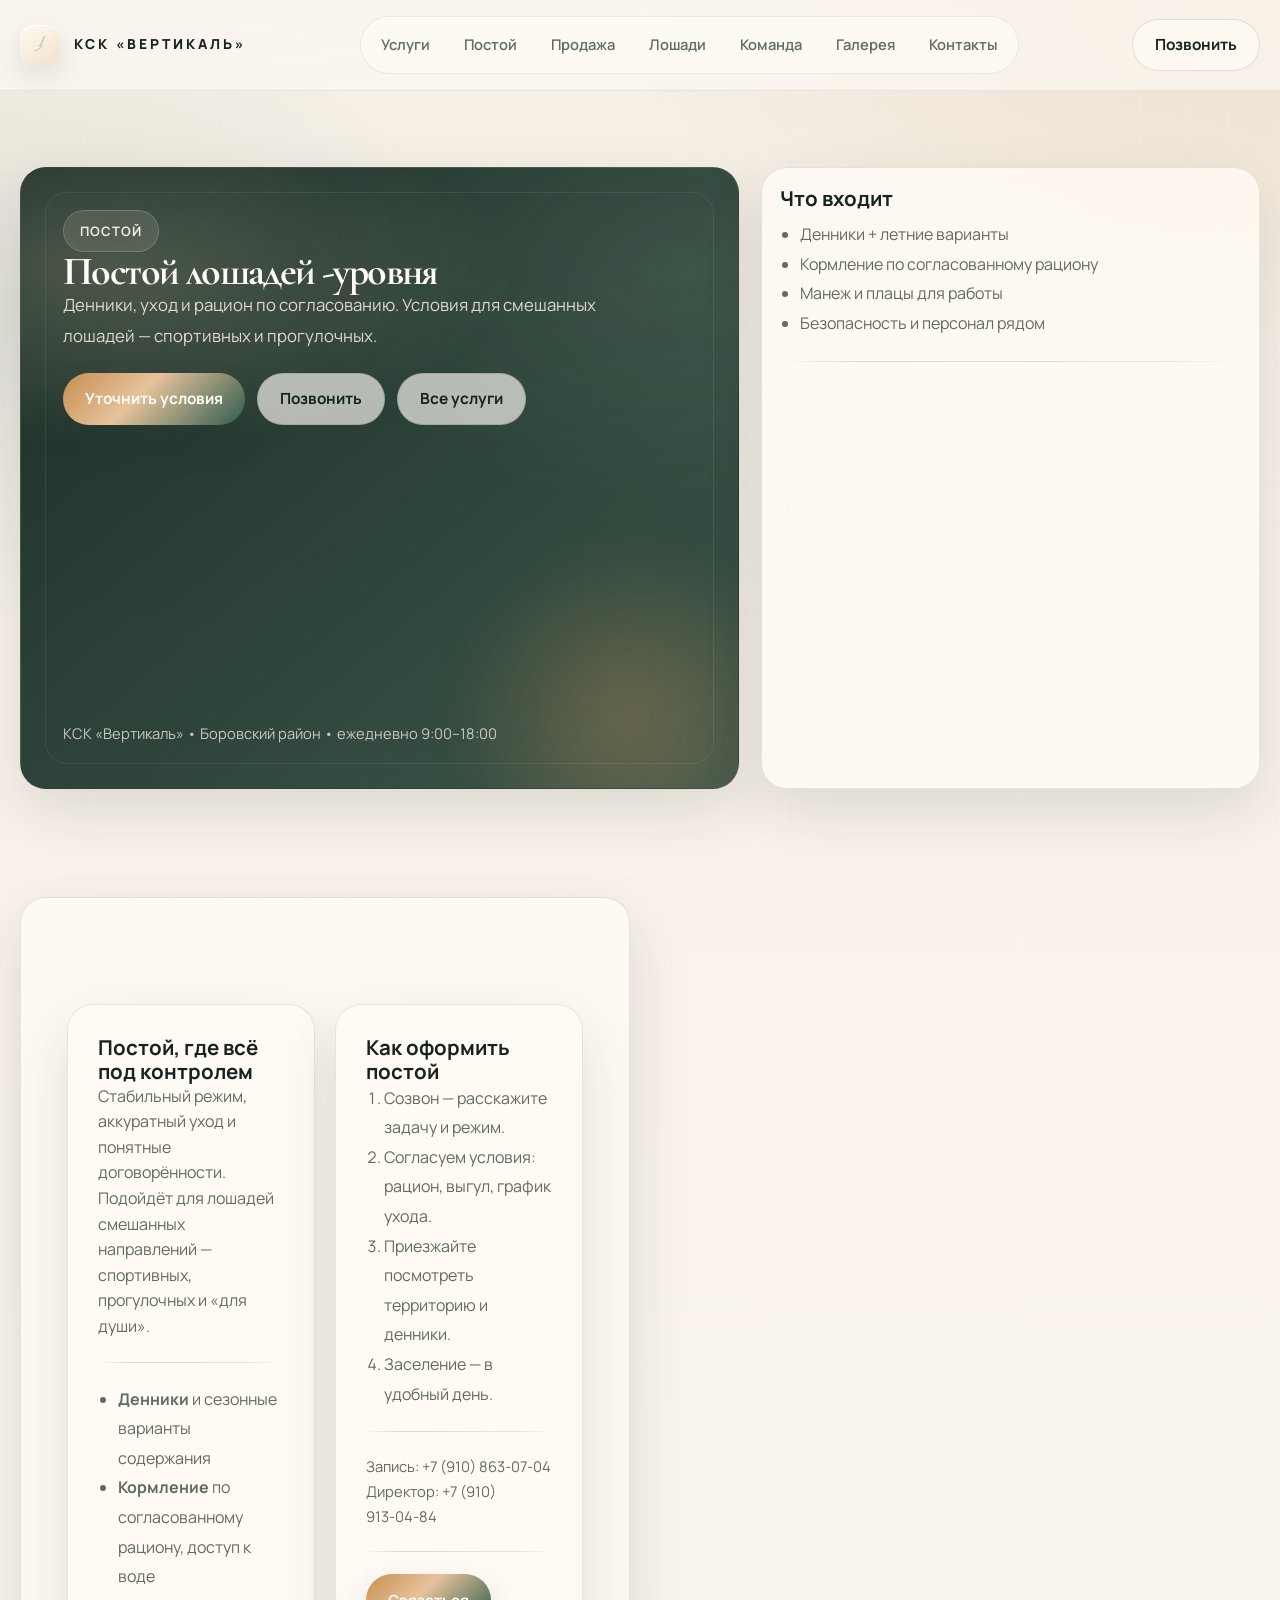
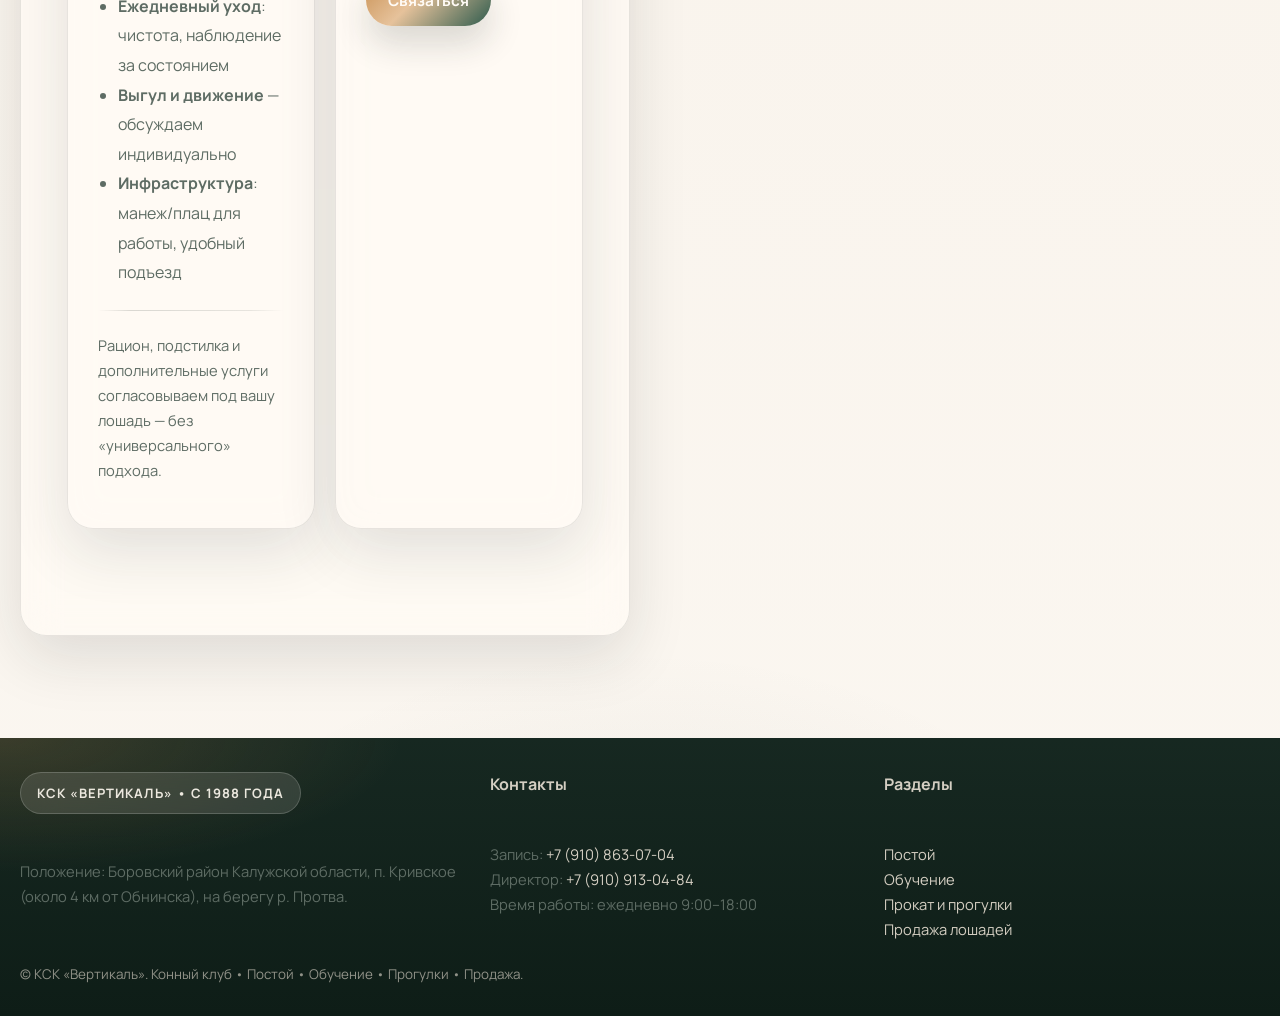
==== services/boarding.html @ f42259d2 "Add files via upload" ====
<!doctype html>
<html lang="ru">
<head>
 <meta charset="utf-8"/>
 <meta name="viewport" content="width=device-width,initial-scale=1"/>
 
<meta http-equiv="Cache-Control" content="no-store, no-cache, must-revalidate, max-age=0">
<meta http-equiv="Pragma" content="no-cache">
<meta http-equiv="Expires" content="0">
<title>Постой лошадей ‑уровня — КСК «Вертикаль»</title>
 <meta name="description" content="Денники, уход и рацион по согласованию. Условия для смешанных лошадей — спортивных и прогулочных."/>
 <meta name="theme-color" content="#0b1210"/>
 <link rel="stylesheet" href="../assets/css/styles.css?v=202602281600"/>
 <link rel="icon" href="../assets/img/logo.svg" type="image/svg+xml">
 <script type="application/ld+json">
 {
 "@context":"https://schema.org",
 "@type":"SportsActivityLocation",
 "name":"КСК «Вертикаль»",
 "description":"Конно-спортивный комплекс: постой, обучение верховой езде, прокат и прогулки, продажа лошадей.",
 "telephone":"+7 910 863-07-04",
 "areaServed":["Обнинск","Калуга","Боровский район"],
 "url":"https://ksk-vertikal.ru/"
 }
 </script>
 <script type="text/javascript">
 (function(m,e,t,r,i,k,a){m[i]=m[i]||function(){(m[i].a=m[i].a||[]).push(arguments)};
 m[i].l=1*new Date();
 for (var j = 0; j < document.scripts.length; j++) {if (document.scripts[j].src === r) {return;}}
 k=e.createElement(t),a=e.getElementsByTagName(t)[0],k.async=1,k.src=r,a.parentNode.insertBefore(k,a)})
 (window, document, "script", "https://mc.yandex.ru/metrika/tag.js", "ym");
 </script>
 <noscript><div><img src="https://mc.yandex.ru/watch/0" style="position:absolute; left:-9999px;" alt=""/></div></noscript>
</head>
<body data-metrika-id="">
<header>
 <div class="container">
 <div class="nav">
 <a class="brand" href="../index.html" aria-label="КСК Вертикаль">
 <img src="../assets/img/logo.svg" alt="" width="34" height="34"/>
 <div>
 <b>КСК «Вертикаль»</b>
 <span></span>
 </div>
 </a>

 <nav class="menu" aria-label="Навигация">
 <a href="../index.html#services">Услуги</a>
 <a href="../index.html#boarding">Постой</a>
 <a href="../index.html#sale">Продажа</a><a href="../horses.html">Лошади</a><a href="../team.html">Команда</a>
 <a href="../index.html#gallery">Галерея</a>
 <a href="../index.html#contacts">Контакты</a>
 </nav>

 <div style="display:flex; gap:10px; align-items:center">
 <a class="cta secondary" href="tel:+79108630704">Позвонить</a>
 
 <button id="burger" class="burger" aria-label="Открыть меню" aria-expanded="false">☰</button>
 </div>
 </div>

 <div id="mobilePanel" class="mobile-panel" aria-label="Мобильное меню">
 <a href="../index.html#services">Услуги</a>
 <a href="../index.html#boarding">Постой</a>
 <a href="../index.html#sale">Продажа</a><a href="../horses.html">Лошади</a><a href="../team.html">Команда</a>
 <a href="../index.html#gallery">Галерея</a>
 <a href="../index.html#contacts">Контакты</a>
 </div>
 </div>
</header>

<main>
 <section class="hero">
 <div class="container">
 <div class="hero-grid">
 <div class="hero-card hero-media reveal">
 <div class="hero-photo" style="background-image:url('../assets/img/old/boarding.jpg');"></div>
 <div class="hero-content">
 <div>
 <div class="badge">Постой</div>
 <div class="h1" style="font-size:40px">Постой лошадей ‑уровня</div>
 <div class="lead">Денники, уход и рацион по согласованию. Условия для смешанных лошадей — спортивных и прогулочных.</div>
 <div class="hero-actions">
 <a class="cta" href="../index.html#lead">Уточнить условия</a>
 <a class="cta secondary" href="tel:+79108630704">Позвонить</a>
 <a class="cta secondary" href="../index.html#services">Все услуги</a>
 </div>
 </div>
 <div class="small">КСК «Вертикаль» • Боровский район • ежедневно 9:00–18:00</div>
 </div>
 </div>
 <div class="hero-card reveal" style="padding:18px">
 <h3 style="margin:0 0 10px">Что входит</h3>
 <ul class="list">
 <li>Денники + летние варианты</li><li>Кормление по согласованному рациону</li><li>Манеж и плацы для работы</li><li>Безопасность и персонал рядом</li>
 </ul>
 <div class="sep"></div>
 
 </div>
 </div>
 </div>
 </section>

 <section class="section">
 <div class="container">
 <div class="split">
 <div class="panel reveal">
 
<section class="section">
  <div class="container">
    <div class="split">
      <div class="panel reveal">
        <h3 style="margin-top:0">Постой, где всё под контролем</h3>
        <p class="p">Стабильный режим, аккуратный уход и понятные договорённости. Подойдёт для лошадей смешанных направлений — спортивных, прогулочных и «для души».</p>
        <div class="sep"></div>
        <ul class="list">
          <li><b>Денники</b> и сезонные варианты содержания</li>
          <li><b>Кормление</b> по согласованному рациону, доступ к воде</li>
          <li><b>Ежедневный уход</b>: чистота, наблюдение за состоянием</li>
          <li><b>Выгул и движение</b> — обсуждаем индивидуально</li>
          <li><b>Инфраструктура</b>: манеж/плац для работы, удобный подъезд</li>
        </ul>
        <div class="sep"></div>
        <p class="small">Рацион, подстилка и дополнительные услуги согласовываем под вашу лошадь — без «универсального» подхода.</p>
      </div>
      <div class="panel reveal">
        <h3 style="margin-top:0">Как оформить постой</h3>
        <ol class="list" style="list-style:decimal; padding-left:18px">
          <li>Созвон — расскажите задачу и режим.</li>
          <li>Согласуем условия: рацион, выгул, график ухода.</li>
          <li>Приезжайте посмотреть территорию и денники.</li>
          <li>Заселение — в удобный день.</li>
        </ol>
        <div class="sep"></div>
        <div class="small">
          Запись: <a href="tel:+79108630704">+7 (910) 863‑07‑04</a><br/>
          Директор: <a href="tel:+79109130484">+7 (910) 913‑04‑84</a>
        </div>
        <div class="sep"></div>
        <a class="cta" href="../index.html#contacts">Связаться</a>
      </div>
    </div>
  </div>
</section>
</main>

<footer>
 <div class="container">
 <div class="fgrid">
 <div>
 <div class="badge">КСК «Вертикаль» • с 1988 года</div>
 <div class="sep"></div>
 <div class="small">
 Положение: Боровский район Калужской области, п. Кривское (около 4 км от Обнинска), на берегу р. Протва.
 </div>
 </div>
 <div>
 <b>Контакты</b>
 <div class="sep"></div>
 <div class="small">
 Запись: <a href="tel:+79108630704">+7 (910) 863‑07‑04</a><br/>
 Директор: <a href="tel:+79109130484">+7 (910) 913‑04‑84</a><br/>
 Время работы: ежедневно 9:00–18:00
 </div>
 </div>
 <div>
 <b>Разделы</b>
 <div class="sep"></div>
 <div class="small">
 <a href="boarding.html">Постой</a><br/>
 <a href="lessons.html">Обучение</a><br/>
 <a href="rent.html">Прокат и прогулки</a><br/>
 <a href="sale.html">Продажа лошадей</a>
 </div>
 </div>
 </div>
 <div class="copy">© КСК «Вертикаль». Конный клуб • Постой • Обучение • Прогулки • Продажа.</div>
 </div>
</footer>

<div id="modal" class="modal" role="dialog" aria-modal="true" aria-label="Просмотр фото">
 <div class="box">
 <div class="top">
 <b id="modalTitle">Фото</b>
 <button id="modalClose" class="close">Закрыть</button>
 </div>
 <div id="modalFrame" class="modal-frame" class="img"></div>
 </div>
</div>

<script src="../assets/js/main.js?v=202602281600"></script>

 <div class="sticky-bar">
 <a class="cta secondary track-call" data-goal="call_click" href="tel:+79108630704">Позвонить</a>
 <a class="cta" data-goal="lead_open" href="../index.html#lead">Оставить заявку</a>
 </div>
</body>
</html>
---- assets/css/styles.css ----
@import url("https://fonts.googleapis.com/css2?family=Cormorant+Garamond:wght@600;700&family=Manrope:wght@400;500;600;700;800&display=swap");

:root{
  --bg: #f5efe6;
  --bg-soft: #fbf7f1;
  --surface: rgba(255, 250, 244, 0.82);
  --surface-strong: #fffaf4;
  --surface-dark: #193128;
  --surface-dark-soft: rgba(25, 49, 40, 0.88);
  --text: #16241f;
  --muted: #5e6c64;
  --muted-light: rgba(247, 241, 232, 0.76);
  --line: rgba(22, 36, 31, 0.1);
  --line-strong: rgba(22, 36, 31, 0.16);
  --accent: #c88f51;
  --accent-soft: #efd7b8;
  --accent-strong: #ad6e34;
  --sage: #75927f;
  --forest: #2e5b4d;
  --forest-deep: #162d25;
  --white: #fffbf6;
  --shadow: 0 22px 60px rgba(22, 36, 31, 0.12);
  --shadow-strong: 0 30px 90px rgba(22, 36, 31, 0.18);
  --radius: 26px;
  --radius-sm: 18px;
  --max: 1240px;
}

*{
  box-sizing: border-box;
}

html{
  scroll-behavior: smooth;
}

body{
  margin: 0;
  font-family: "Manrope", "Segoe UI", sans-serif;
  color: var(--text);
  background:
    radial-gradient(1200px 640px at 100% 0%, rgba(200, 143, 81, 0.16), transparent 56%),
    radial-gradient(920px 580px at 0% 12%, rgba(117, 146, 127, 0.18), transparent 54%),
    radial-gradient(960px 680px at 50% 100%, rgba(22, 45, 37, 0.08), transparent 54%),
    linear-gradient(180deg, var(--bg) 0%, #f8f2ea 32%, var(--bg-soft) 100%);
  line-height: 1.6;
  overflow-x: hidden;
}

body::before{
  content: "";
  position: fixed;
  inset: 0;
  pointer-events: none;
  background:
    linear-gradient(rgba(255, 255, 255, 0.06), rgba(255, 255, 255, 0.06)),
    linear-gradient(90deg, transparent 0, transparent calc(100% - 1px), rgba(22, 36, 31, 0.04) calc(100% - 1px)),
    linear-gradient(transparent 0, transparent calc(100% - 1px), rgba(22, 36, 31, 0.04) calc(100% - 1px));
  background-size: auto, 44px 44px, 44px 44px;
  opacity: 0.22;
  mix-blend-mode: multiply;
}

a{
  color: inherit;
  text-decoration: none;
}

img{
  display: block;
  max-width: 100%;
}

button,
input,
select,
textarea{
  font: inherit;
}

button{
  cursor: pointer;
}

.container{
  width: min(var(--max), calc(100% - 32px));
  margin: 0 auto;
}

.sep{
  height: 1px;
  margin: 22px 0;
  background: linear-gradient(90deg, transparent 0%, var(--line-strong) 18%, var(--line) 82%, transparent 100%);
}

.badge{
  display: inline-flex;
  align-items: center;
  gap: 10px;
  padding: 10px 16px;
  border-radius: 999px;
  border: 1px solid rgba(255, 255, 255, 0.18);
  background: rgba(255, 246, 236, 0.12);
  backdrop-filter: blur(18px);
  color: rgba(255, 249, 241, 0.9);
  font-size: 13px;
  font-weight: 700;
  letter-spacing: 0.08em;
  text-transform: uppercase;
}

.kicker{
  margin-bottom: 10px;
  color: var(--accent-strong);
  font-size: 12px;
  font-weight: 800;
  letter-spacing: 0.22em;
  text-transform: uppercase;
}

.h1,
.h2,
h1,
h2{
  margin: 0;
  font-family: "Cormorant Garamond", Georgia, serif;
  font-weight: 700;
  letter-spacing: -0.04em;
  line-height: 0.95;
}

.h1,
h1{
  font-size: clamp(3.2rem, 6vw, 5.5rem);
}

.h2,
h2{
  font-size: clamp(2.4rem, 4vw, 3.8rem);
}

.h3{
  font-size: 1.25rem;
  font-weight: 700;
}

h3{
  margin: 0;
  font-size: 1.28rem;
  line-height: 1.2;
}

.lead,
.p{
  margin: 0;
  color: var(--muted);
}

.lead{
  max-width: 60ch;
  font-size: 1.05rem;
  line-height: 1.8;
}

.small,
.muted{
  color: var(--muted);
  font-size: 0.92rem;
}

.small{
  line-height: 1.7;
}

.section{
  position: relative;
  padding: 76px 0;
}

.section-head{
  margin-bottom: 28px;
}

header{
  position: sticky;
  top: 0;
  z-index: 40;
  border-bottom: 1px solid rgba(22, 36, 31, 0.08);
  background: rgba(251, 247, 241, 0.72);
  backdrop-filter: blur(22px);
}

body > header.top{
  display: none;
}

.nav,
.topbar{
  display: flex;
  align-items: center;
  justify-content: space-between;
  gap: 16px;
  padding: 16px 0;
}

.brand{
  display: inline-flex;
  align-items: center;
  gap: 14px;
  min-width: 0;
}

.brand img,
.logo{
  width: 40px;
  height: 40px;
  border-radius: 14px;
  flex: 0 0 auto;
}

.brand img{
  padding: 8px;
  background: linear-gradient(145deg, rgba(255, 250, 244, 0.95), rgba(239, 215, 184, 0.68));
  box-shadow: inset 0 1px 0 rgba(255, 255, 255, 0.8), 0 10px 24px rgba(22, 36, 31, 0.1);
}

.logo{
  display: inline-block;
  background:
    radial-gradient(circle at 30% 30%, rgba(255, 250, 244, 0.86), transparent 38%),
    linear-gradient(135deg, var(--accent) 0%, var(--forest) 100%);
  box-shadow: 0 12px 24px rgba(22, 36, 31, 0.14);
}

.brand b{
  display: block;
  margin-bottom: 2px;
  font-size: 0.86rem;
  font-weight: 800;
  letter-spacing: 0.22em;
  text-transform: uppercase;
}

.brand span{
  display: block;
  color: var(--muted);
  font-size: 0.76rem;
}

.menu{
  display: inline-flex;
  align-items: center;
  gap: 6px;
  padding: 6px;
  border: 1px solid rgba(22, 36, 31, 0.08);
  border-radius: 999px;
  background: rgba(255, 252, 247, 0.58);
  box-shadow: inset 0 1px 0 rgba(255, 255, 255, 0.6);
}

.menu a,
.topbar .nav a{
  position: relative;
  padding: 10px 14px;
  border-radius: 999px;
  color: var(--muted);
  font-size: 0.92rem;
  font-weight: 600;
  transition: color 0.25s ease, background 0.25s ease, transform 0.25s ease;
}

.menu a:hover,
.menu a.active,
.topbar .nav a:hover,
.topbar .nav a.active{
  color: var(--text);
  background: rgba(255, 250, 244, 0.92);
  transform: translateY(-1px);
}

.cta,
.btn-primary,
button[type="submit"]{
  display: inline-flex;
  align-items: center;
  justify-content: center;
  gap: 10px;
  min-height: 52px;
  padding: 0 22px;
  border: 0;
  border-radius: 999px;
  background: linear-gradient(135deg, var(--accent) 0%, #e6c29b 42%, var(--forest) 100%);
  color: var(--white);
  font-size: 0.96rem;
  font-weight: 700;
  line-height: 1;
  box-shadow: 0 18px 34px rgba(22, 36, 31, 0.16);
  transition: transform 0.25s ease, box-shadow 0.25s ease, filter 0.25s ease;
}

.cta:hover,
.btn-primary:hover,
button[type="submit"]:hover{
  transform: translateY(-2px);
  box-shadow: 0 24px 40px rgba(22, 36, 31, 0.2);
  filter: saturate(1.05);
}

.cta.secondary,
.btn-secondary{
  background: rgba(255, 250, 244, 0.66);
  color: var(--text);
  border: 1px solid rgba(22, 36, 31, 0.12);
  box-shadow: none;
}

.cta.secondary:hover,
.btn-secondary:hover{
  box-shadow: 0 16px 28px rgba(22, 36, 31, 0.1);
}

.cta.small{
  min-height: 44px;
  padding: 0 16px;
  font-size: 0.88rem;
}

.burger{
  display: none;
  align-items: center;
  justify-content: center;
  width: 48px;
  height: 48px;
  border: 1px solid rgba(22, 36, 31, 0.12);
  border-radius: 16px;
  background: rgba(255, 250, 244, 0.66);
  color: var(--text);
  font-size: 1.15rem;
}

.mobile-panel{
  display: none;
  padding: 0 0 16px;
}

.mobile-panel.in{
  display: grid;
  gap: 8px;
}

.mobile-panel a{
  padding: 14px 16px;
  border: 1px solid rgba(22, 36, 31, 0.08);
  border-radius: 18px;
  background: rgba(255, 250, 244, 0.72);
  color: var(--text);
}

.hero{
  padding: 76px 0 32px;
}

.hero--compact{
  padding: 56px 0 10px;
}

.hero-grid{
  display: grid;
  grid-template-columns: minmax(0, 1.18fr) minmax(320px, 0.82fr);
  gap: 22px;
  align-items: stretch;
}

.hero-card,
.panel,
.quote,
.card,
.horse-card,
.stat,
.faq-item{
  border: 1px solid var(--line);
  border-radius: var(--radius);
  background: var(--surface);
  box-shadow: var(--shadow);
  backdrop-filter: blur(18px);
}

.hero-card{
  overflow: hidden;
  position: relative;
}

.hero-media{
  min-height: 620px;
  color: var(--white);
  background:
    radial-gradient(720px 320px at 12% 16%, rgba(239, 215, 184, 0.22), transparent 56%),
    radial-gradient(680px 420px at 92% 16%, rgba(117, 146, 127, 0.2), transparent 56%),
    linear-gradient(140deg, rgba(14, 30, 24, 0.92), rgba(24, 54, 43, 0.72));
}

.hero-media::before{
  content: "";
  position: absolute;
  inset: auto -10% -18% auto;
  width: 360px;
  height: 360px;
  border-radius: 50%;
  background: radial-gradient(circle, rgba(200, 143, 81, 0.34) 0%, transparent 68%);
  filter: blur(22px);
  animation: floatGlow 10s ease-in-out infinite;
}

.hero-media::after{
  content: "";
  position: absolute;
  inset: 24px;
  border-radius: calc(var(--radius) - 4px);
  border: 1px solid rgba(255, 255, 255, 0.08);
  pointer-events: none;
}

.hero-photo{
  position: absolute;
  inset: 0;
  background-size: cover;
  background-position: center;
  opacity: 0.42;
  mix-blend-mode: screen;
  filter: saturate(1.08) contrast(1.02);
}

.hero-content{
  position: relative;
  z-index: 1;
  min-height: inherit;
  padding: 42px;
  display: flex;
  flex-direction: column;
  justify-content: space-between;
  gap: 24px;
}

.hero .lead{
  color: rgba(255, 244, 231, 0.84);
}

.hero .small{
  color: var(--muted-light);
}

.hero-actions,
.actions{
  display: flex;
  flex-wrap: wrap;
  gap: 12px;
  margin-top: 22px;
}

.hero-points{
  height: 100%;
  display: grid;
  gap: 14px;
  padding: 18px;
  background:
    radial-gradient(500px 240px at 85% 0%, rgba(239, 215, 184, 0.26), transparent 60%),
    linear-gradient(180deg, rgba(255, 252, 247, 0.7), rgba(246, 239, 230, 0.92));
}

.point{
  padding: 18px;
  border: 1px solid rgba(22, 36, 31, 0.08);
  border-radius: 22px;
  background: rgba(255, 250, 244, 0.74);
}

.point b{
  display: block;
  margin-bottom: 8px;
  font-size: 1rem;
}

.point span{
  display: block;
  color: var(--muted);
  font-size: 0.95rem;
  line-height: 1.7;
}

.marquee{
  border-top: 1px solid rgba(22, 36, 31, 0.08);
  border-bottom: 1px solid rgba(22, 36, 31, 0.08);
  background: rgba(255, 252, 247, 0.56);
  overflow: hidden;
}

.track{
  display: flex;
  align-items: center;
  gap: 18px;
  width: max-content;
  min-width: 100%;
  padding: 16px 0;
  animation: marquee 30s linear infinite;
}

.pill{
  display: inline-flex;
  align-items: center;
  gap: 10px;
  padding: 10px 16px;
  border: 1px solid rgba(22, 36, 31, 0.08);
  border-radius: 999px;
  background: rgba(255, 250, 244, 0.84);
  white-space: nowrap;
}

.dot{
  width: 10px;
  height: 10px;
  border-radius: 50%;
  background: linear-gradient(135deg, var(--accent), var(--forest));
  box-shadow: 0 0 0 4px rgba(200, 143, 81, 0.12);
}

.stats{
  padding: 26px 0 12px;
}

.stats-grid{
  display: grid;
  grid-template-columns: repeat(4, minmax(0, 1fr));
  gap: 16px;
}

.stat{
  position: relative;
  overflow: hidden;
  padding: 24px 22px;
}

.stat::before{
  content: "";
  position: absolute;
  inset: auto -40px -80px auto;
  width: 180px;
  height: 180px;
  border-radius: 50%;
  background: radial-gradient(circle, rgba(200, 143, 81, 0.24) 0%, transparent 66%);
}

.stat > *{
  position: relative;
  z-index: 1;
}

.stat .n{
  font-size: clamp(2.1rem, 5vw, 3rem);
  font-weight: 800;
  line-height: 1;
}

.stat .t{
  margin-top: 8px;
  color: var(--muted);
  font-size: 0.95rem;
}

.grid-3,
.grid.cards,
.cards-grid,
.horses-grid{
  display: grid;
  grid-template-columns: repeat(3, minmax(0, 1fr));
  gap: 18px;
}

.grid.two{
  display: grid;
  grid-template-columns: minmax(0, 1.08fr) minmax(320px, 0.92fr);
  gap: 20px;
}

.split,
.faq-grid{
  display: grid;
  grid-template-columns: repeat(2, minmax(0, 1fr));
  gap: 20px;
  align-items: stretch;
}

.card{
  overflow: hidden;
  transition: transform 0.3s ease, box-shadow 0.3s ease, border-color 0.3s ease;
}

.card-wide{
  grid-column: 1 / -1;
}

.card:hover,
.horse-card:hover{
  transform: translateY(-6px);
  box-shadow: var(--shadow-strong);
  border-color: rgba(200, 143, 81, 0.22);
}

.card .thumb,
.card .media,
.horse-media,
.cover{
  position: relative;
  min-height: 220px;
  background-size: cover;
  background-position: center;
  background-color: rgba(239, 215, 184, 0.5);
}

.card .thumb{
  overflow: hidden;
}

.card .thumb::before,
.card .media::before,
.horse-media::before,
.cover::before{
  content: "";
  position: absolute;
  inset: 0;
  background:
    linear-gradient(180deg, rgba(22, 36, 31, 0) 0%, rgba(22, 36, 31, 0.4) 100%),
    radial-gradient(520px 200px at 20% 20%, rgba(255, 248, 238, 0.2), transparent 52%);
}

.card .thumb .img,
.gitem .img,
.gthumb{
  position: absolute;
  inset: 0;
  background-size: cover;
  background-position: center;
  transition: transform 0.6s ease, filter 0.4s ease;
}

.card:hover .thumb .img,
.gitem:hover .img,
.gitem:hover .gthumb{
  transform: scale(1.05);
}

.card .body,
.horse-body{
  padding: 22px;
}

.card h3{
  margin-bottom: 10px;
}

.card p{
  margin: 0;
  color: var(--muted);
}

.card .meta{
  margin-top: 16px;
  display: flex;
  flex-wrap: wrap;
  gap: 10px;
  color: var(--muted);
  font-size: 0.84rem;
}

.panel,
.quote{
  padding: 30px;
}

.quote{
  position: relative;
  overflow: hidden;
  background:
    radial-gradient(620px 240px at 100% 0%, rgba(239, 215, 184, 0.22), transparent 58%),
    linear-gradient(140deg, rgba(26, 48, 39, 0.98), rgba(22, 45, 37, 0.88));
  color: var(--white);
}

.quote::before{
  content: "“";
  position: absolute;
  right: 26px;
  top: 10px;
  font-family: "Cormorant Garamond", Georgia, serif;
  font-size: 9rem;
  line-height: 1;
  color: rgba(255, 247, 235, 0.08);
}

.quote p{
  position: relative;
  z-index: 1;
  margin: 0;
  color: rgba(255, 245, 236, 0.86);
  font-size: 1.02rem;
  line-height: 1.9;
}

.quote b{
  position: relative;
  z-index: 1;
  display: inline-block;
  margin-top: 18px;
  color: var(--white);
  font-size: 0.95rem;
  letter-spacing: 0.1em;
  text-transform: uppercase;
}

.list{
  margin: 0;
  padding-left: 20px;
  color: var(--muted);
  line-height: 1.85;
}

.gallery{
  display: grid;
  grid-template-columns: 1.4fr 1fr 1fr;
  grid-auto-rows: 220px;
  gap: 18px;
  margin-top: 28px;
}

.gallery .gitem:first-child{
  grid-row: span 2;
}

.gitem{
  position: relative;
  overflow: hidden;
  min-height: 220px;
  border: 1px solid var(--line);
  border-radius: var(--radius);
  background: var(--surface);
  box-shadow: var(--shadow);
  cursor: pointer;
}

.gitem::before{
  content: "";
  position: absolute;
  inset: 0;
  z-index: 1;
  background:
    linear-gradient(180deg, rgba(22, 36, 31, 0.02) 0%, rgba(22, 36, 31, 0.7) 100%),
    radial-gradient(460px 180px at 18% 18%, rgba(255, 247, 235, 0.18), transparent 56%);
}

.gitem big{
  position: absolute;
  left: 18px;
  right: 18px;
  bottom: 18px;
  z-index: 2;
  color: var(--white);
  font-size: 1rem;
  font-weight: 700;
  line-height: 1.4;
}

.form{
  display: grid;
  gap: 14px;
  margin-top: 20px;
}

.input,
input,
select,
textarea{
  width: 100%;
  min-height: 56px;
  padding: 0 18px;
  border: 1px solid rgba(22, 36, 31, 0.12);
  border-radius: 18px;
  background: rgba(255, 252, 248, 0.92);
  color: var(--text);
  outline: none;
  box-shadow: inset 0 1px 0 rgba(255, 255, 255, 0.84);
  transition: border-color 0.22s ease, box-shadow 0.22s ease, transform 0.22s ease;
}

textarea,
textarea.input{
  min-height: 136px;
  padding: 16px 18px;
  resize: vertical;
}

.input:focus,
input:focus,
select:focus,
textarea:focus{
  border-color: rgba(200, 143, 81, 0.5);
  box-shadow: 0 0 0 4px rgba(200, 143, 81, 0.12);
}

input::placeholder,
textarea::placeholder{
  color: rgba(94, 108, 100, 0.76);
}

.form-status{
  display: none;
  padding: 14px 16px;
  border: 1px solid rgba(22, 36, 31, 0.1);
  border-radius: 18px;
  background: rgba(255, 252, 248, 0.76);
}

.form-status.ok{
  color: #165534;
  background: rgba(117, 146, 127, 0.14);
  border-color: rgba(117, 146, 127, 0.28);
}

.form-status.bad{
  color: #8b2c25;
  background: rgba(194, 74, 58, 0.08);
  border-color: rgba(194, 74, 58, 0.18);
}

.filters{
  display: flex;
  flex-wrap: wrap;
  gap: 10px;
  margin-top: 18px;
}

.chip{
  display: inline-flex;
  align-items: center;
  justify-content: center;
  min-height: 44px;
  padding: 0 16px;
  border: 1px solid rgba(22, 36, 31, 0.1);
  border-radius: 999px;
  background: rgba(255, 250, 244, 0.82);
  color: var(--text);
  font-weight: 600;
}

.chip.is-active{
  background: linear-gradient(135deg, rgba(200, 143, 81, 0.18), rgba(46, 91, 77, 0.18));
  border-color: rgba(200, 143, 81, 0.24);
}

.horse-card{
  overflow: hidden;
}

.horse-top{
  display: flex;
  justify-content: space-between;
  gap: 12px;
  align-items: flex-start;
}

.horse-price,
.tag{
  display: inline-flex;
  align-items: center;
  min-height: 34px;
  padding: 0 12px;
  border-radius: 999px;
  border: 1px solid rgba(22, 36, 31, 0.1);
  background: rgba(239, 215, 184, 0.34);
  font-size: 0.84rem;
  font-weight: 700;
}

.horse-desc{
  margin: 12px 0;
  color: var(--muted);
}

.horse-meta,
.horse-tags,
.horse-actions,
.tags{
  display: flex;
  flex-wrap: wrap;
  gap: 10px;
}

.horse-meta{
  color: var(--muted);
  font-size: 0.9rem;
}

.horse-actions{
  margin-top: 18px;
}

.cover{
  min-height: 360px;
  border-radius: calc(var(--radius) - 4px);
}

.spec{
  list-style: none;
  padding: 0;
  margin: 18px 0;
  display: grid;
  gap: 10px;
}

.spec li{
  display: flex;
  justify-content: space-between;
  gap: 16px;
  padding: 14px 16px;
  border: 1px solid rgba(22, 36, 31, 0.08);
  border-radius: 18px;
  background: rgba(255, 252, 248, 0.72);
}

.spec li span{
  color: var(--muted);
}

.faq{
  display: grid;
  gap: 14px;
}

.faq-item{
  overflow: hidden;
}

.faq-q,
.faq-item summary{
  width: 100%;
  padding: 18px 20px;
  border: 0;
  background: transparent;
  color: var(--text);
  display: flex;
  align-items: center;
  justify-content: space-between;
  gap: 14px;
  font-weight: 700;
  text-align: left;
  list-style: none;
}

.faq-item summary{
  cursor: pointer;
}

.faq-item summary::-webkit-details-marker{
  display: none;
}

.faq-q i{
  display: inline-flex;
  align-items: center;
  justify-content: center;
  width: 30px;
  height: 30px;
  border: 1px solid rgba(22, 36, 31, 0.1);
  border-radius: 12px;
  background: rgba(255, 250, 244, 0.72);
  font-style: normal;
  transition: transform 0.22s ease;
}

.faq-a{
  max-height: 0;
  overflow: hidden;
  border-top: 1px solid rgba(22, 36, 31, 0.08);
  transition: max-height 0.3s ease;
}

.faq-a .inner,
.faq-item p{
  margin: 0;
  padding: 0 20px 18px;
  color: var(--muted);
  line-height: 1.75;
}

.faq-item.open .faq-q i{
  transform: rotate(45deg);
}

.faq-item.open .faq-a{
  max-height: 240px;
}

.faq-item[open] p{
  padding-top: 0;
}

footer,
.footer{
  margin-top: 26px;
  padding: 34px 0 30px;
  background:
    radial-gradient(720px 240px at 0% 0%, rgba(200, 143, 81, 0.2), transparent 56%),
    linear-gradient(180deg, rgba(18, 36, 29, 0.98), rgba(14, 29, 23, 1));
  color: rgba(255, 244, 231, 0.82);
}

.fgrid,
.footer-grid{
  display: grid;
  grid-template-columns: 1.2fr 1fr 1fr;
  gap: 18px;
}

.footer-links,
.footer-cta{
  display: grid;
  gap: 10px;
}

.brandline{
  font-family: "Cormorant Garamond", Georgia, serif;
  font-size: 1.8rem;
  font-weight: 700;
  color: var(--white);
}

footer a,
.footer a{
  color: rgba(255, 244, 231, 0.82);
}

footer a:hover,
.footer a:hover{
  color: var(--white);
}

.copy{
  margin-top: 22px;
  font-size: 0.84rem;
  color: rgba(255, 244, 231, 0.54);
}

.modal{
  position: fixed;
  inset: 0;
  display: none;
  align-items: center;
  justify-content: center;
  padding: 24px;
  background: rgba(11, 21, 17, 0.72);
  backdrop-filter: blur(14px);
  z-index: 120;
}

.modal.in{
  display: flex;
}

.modal .box,
.modal-card{
  width: min(1100px, 100%);
  overflow: hidden;
  border: 1px solid rgba(255, 255, 255, 0.12);
  border-radius: 28px;
  background: rgba(18, 36, 29, 0.95);
  box-shadow: var(--shadow-strong);
}

.modal .top,
.modal-top{
  display: flex;
  align-items: center;
  justify-content: space-between;
  gap: 16px;
  padding: 16px 18px;
  color: var(--white);
  border-bottom: 1px solid rgba(255, 255, 255, 0.08);
}

.close,
.modal-close{
  display: inline-flex;
  align-items: center;
  justify-content: center;
  min-width: 46px;
  min-height: 46px;
  padding: 0 14px;
  border: 1px solid rgba(255, 255, 255, 0.12);
  border-radius: 14px;
  background: rgba(255, 255, 255, 0.08);
  color: var(--white);
}

.modal-frame,
.modal-img{
  width: 100%;
  min-height: min(72vh, 720px);
  background-size: cover;
  background-position: center;
}

.modal-frame iframe{
  width: 100%;
  height: min(72vh, 720px);
  border: 0;
}

.sticky-cta,
.sticky-bar{
  position: fixed;
  left: 12px;
  right: 12px;
  bottom: 12px;
  z-index: 50;
  display: none;
}

.sticky-cta .bar{
  display: flex;
}

.sticky-cta .bar,
.sticky-bar{
  gap: 10px;
  padding: 10px;
  border: 1px solid rgba(22, 36, 31, 0.1);
  border-radius: 22px;
  background: rgba(255, 250, 244, 0.88);
  backdrop-filter: blur(18px);
  box-shadow: 0 22px 50px rgba(22, 36, 31, 0.16);
}

.sticky-cta a,
.sticky-bar a{
  flex: 1;
}

.reveal{
  opacity: 0;
  transform: translateY(20px);
  transition: opacity 0.7s ease, transform 0.7s ease;
}

.reveal.in{
  opacity: 1;
  transform: none;
}

@keyframes floatGlow{
  0%,
  100%{
    transform: translate3d(0, 0, 0) scale(1);
  }
  50%{
    transform: translate3d(-20px, 14px, 0) scale(1.04);
  }
}

@keyframes marquee{
  from{
    transform: translateX(0);
  }
  to{
    transform: translateX(-50%);
  }
}

@media (max-width: 1120px){
  .hero-grid,
  .split,
  .faq-grid,
  .grid.two{
    grid-template-columns: 1fr;
  }

  .hero-media{
    min-height: 560px;
  }

  .grid-3,
  .grid.cards,
  .cards-grid,
  .horses-grid{
    grid-template-columns: repeat(2, minmax(0, 1fr));
  }

  .gallery{
    grid-template-columns: repeat(2, minmax(0, 1fr));
  }

  .gallery .gitem:first-child{
    grid-row: span 1;
  }

  .stats-grid{
    grid-template-columns: repeat(2, minmax(0, 1fr));
  }
}

@media (max-width: 860px){
  .menu{
    display: none;
  }

  .burger{
    display: inline-flex;
  }

  .mobile-panel{
    padding-top: 0;
  }

  .sticky-bar{
    display: flex;
  }

  body{
    padding-bottom: 92px;
  }

  .fgrid,
  .footer-grid{
    grid-template-columns: 1fr;
  }
}

@media (max-width: 720px){
  .container{
    width: min(var(--max), calc(100% - 24px));
  }

  .hero{
    padding-top: 48px;
  }

  .hero-content{
    padding: 24px;
  }

  .hero-points,
  .panel,
  .quote{
    padding: 22px;
  }

  .grid-3,
  .grid.cards,
  .cards-grid,
  .horses-grid,
  .stats-grid,
  .gallery{
    grid-template-columns: 1fr;
  }

  .card .body,
  .horse-body{
    padding: 18px;
  }

  .hero-actions,
  .actions,
  .horse-actions{
    flex-direction: column;
  }

  .cta,
  .btn-primary,
  .btn-secondary{
    width: 100%;
  }

  .modal{
    padding: 12px;
  }
}

@media (prefers-reduced-motion: reduce){
  html{
    scroll-behavior: auto;
  }

  *,
  *::before,
  *::after{
    animation: none !important;
    transition: none !important;
  }
}
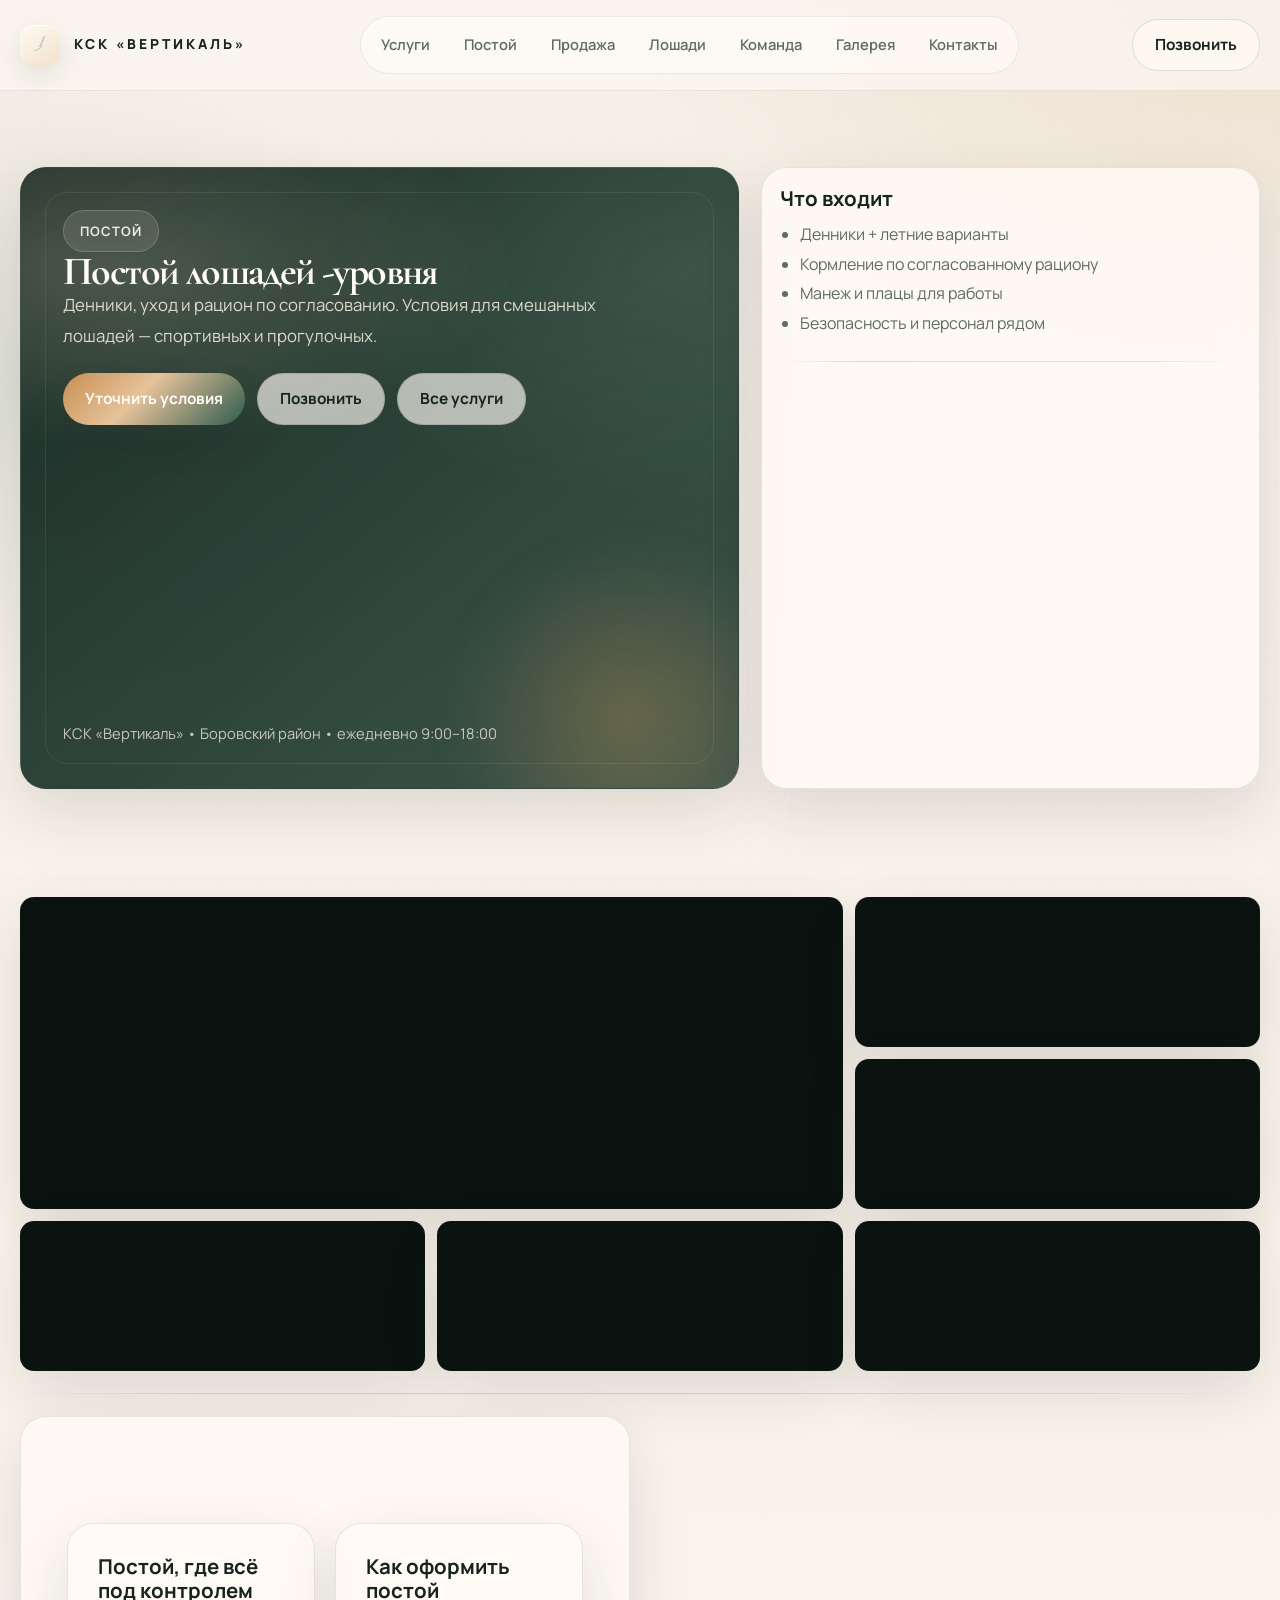
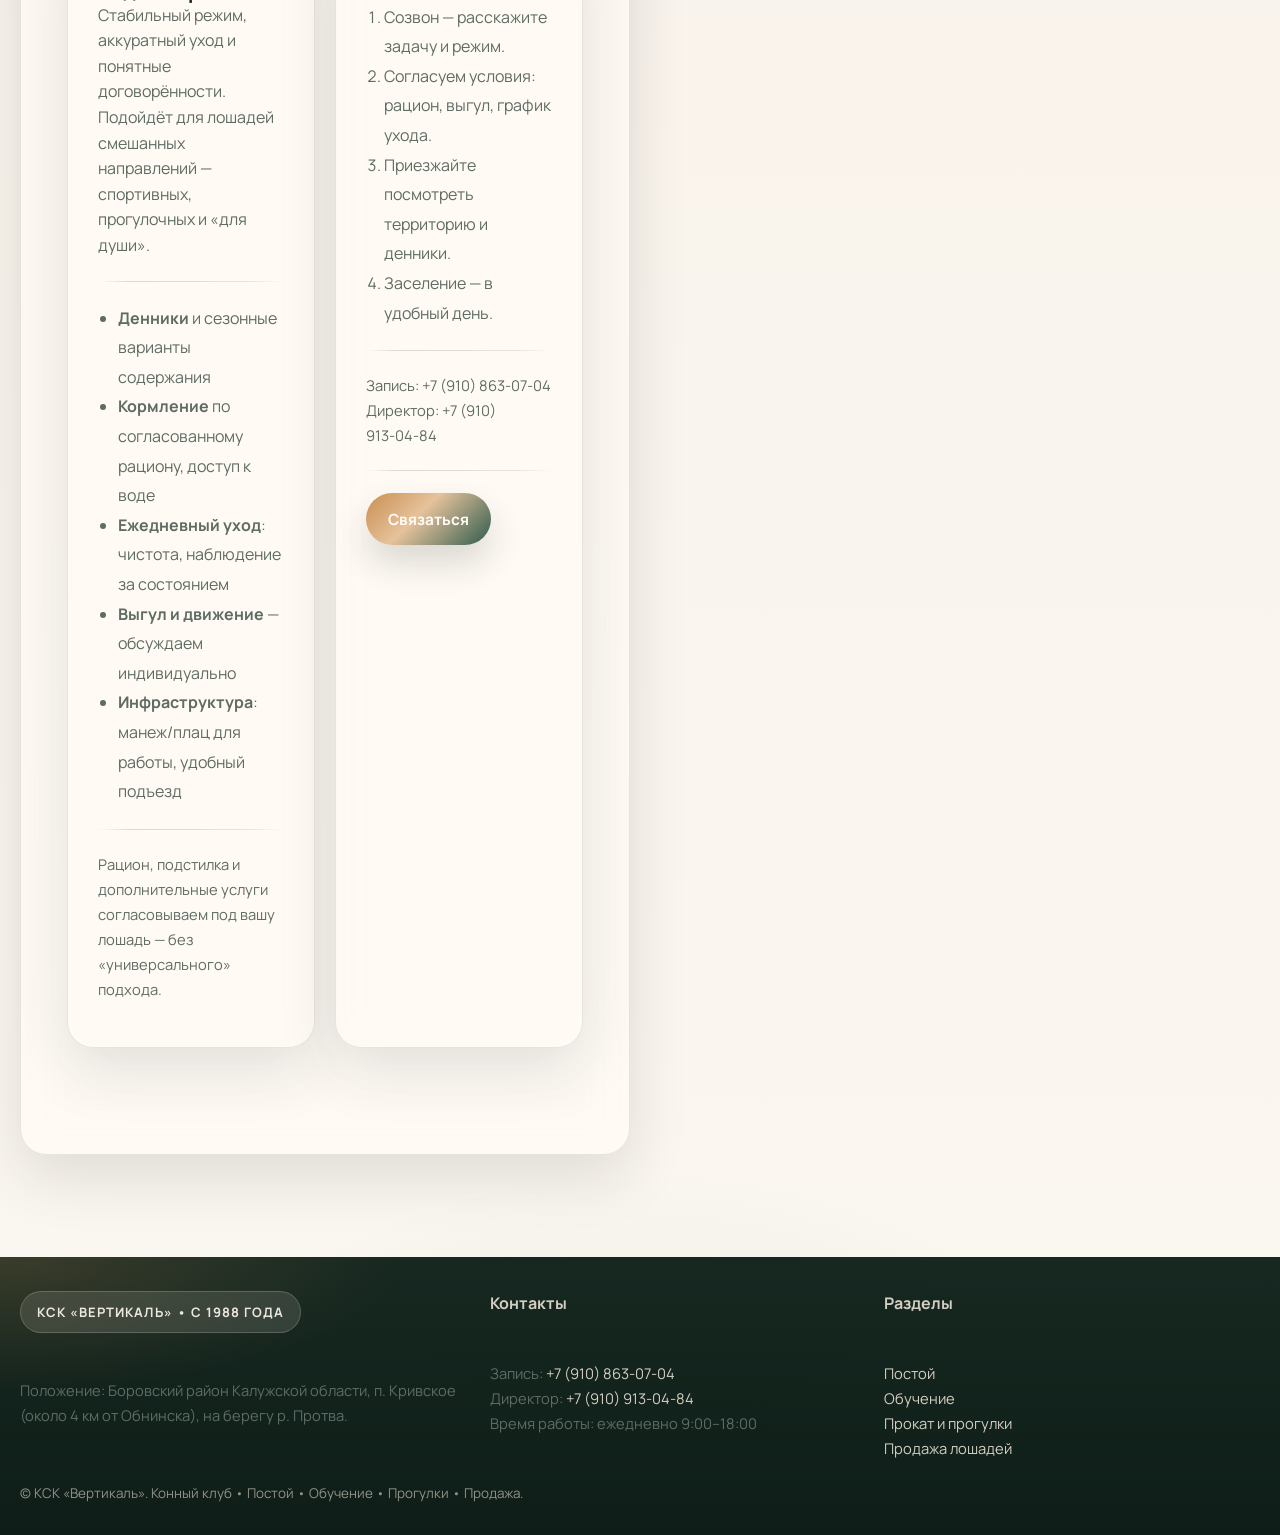
==== commit 6ba4b9df: "Добавить коллаж фото для секции постоя" ====
--- a/services/boarding.html
+++ b/services/boarding.html
@@ -103,6 +103,15 @@
 
  <section class="section">
  <div class="container">
+ <div class="boarding-collage reveal" aria-label="Фото постоя в КСК Вертикаль">
+ <div class="collage-item wide" style="background-image:url('../assets/img/old/boarding.jpg');"></div>
+ <div class="collage-item" style="background-image:url('../assets/img/old/hero.jpg');"></div>
+ <div class="collage-item" style="background-image:url('../assets/img/old/g4.jpg');"></div>
+ <div class="collage-item" style="background-image:url('../assets/img/old/g3.jpg');"></div>
+ <div class="collage-item" style="background-image:url('../assets/img/old/g2.jpg');"></div>
+ <div class="collage-item" style="background-image:url('../assets/img/old/g1.jpg');"></div>
+ </div>
+ <div class="sep"></div>
  <div class="split">
  <div class="panel reveal">
  
--- a/assets/css/styles.css
+++ b/assets/css/styles.css
@@ -716,6 +716,27 @@
   text-transform: uppercase;
 }
 
+.boarding-collage{
+  display: grid;
+  grid-template-columns: repeat(3, minmax(0, 1fr));
+  gap: 12px;
+}
+
+.boarding-collage .collage-item{
+  min-height: 150px;
+  border-radius: 14px;
+  border: 1px solid var(--line);
+  background-size: cover;
+  background-position: center;
+  box-shadow: var(--shadow);
+}
+
+.boarding-collage .collage-item.wide{
+  grid-column: span 2;
+  grid-row: span 2;
+  min-height: 312px;
+}
+
 .list{
   margin: 0;
   padding-left: 20px;
@@ -1196,6 +1217,15 @@
     grid-template-columns: repeat(2, minmax(0, 1fr));
   }
 
+  .boarding-collage{
+    grid-template-columns: repeat(2, minmax(0, 1fr));
+  }
+
+  .boarding-collage .collage-item.wide{
+    grid-column: span 2;
+    min-height: 260px;
+  }
+
   .gallery .gitem:first-child{
     grid-row: span 1;
   }
@@ -1256,8 +1286,16 @@
   .cards-grid,
   .horses-grid,
   .stats-grid,
-  .gallery{
+  .gallery,
+  .boarding-collage{
     grid-template-columns: 1fr;
+  }
+
+  .boarding-collage .collage-item,
+  .boarding-collage .collage-item.wide{
+    grid-column: auto;
+    grid-row: auto;
+    min-height: 200px;
   }
 
   .card .body,
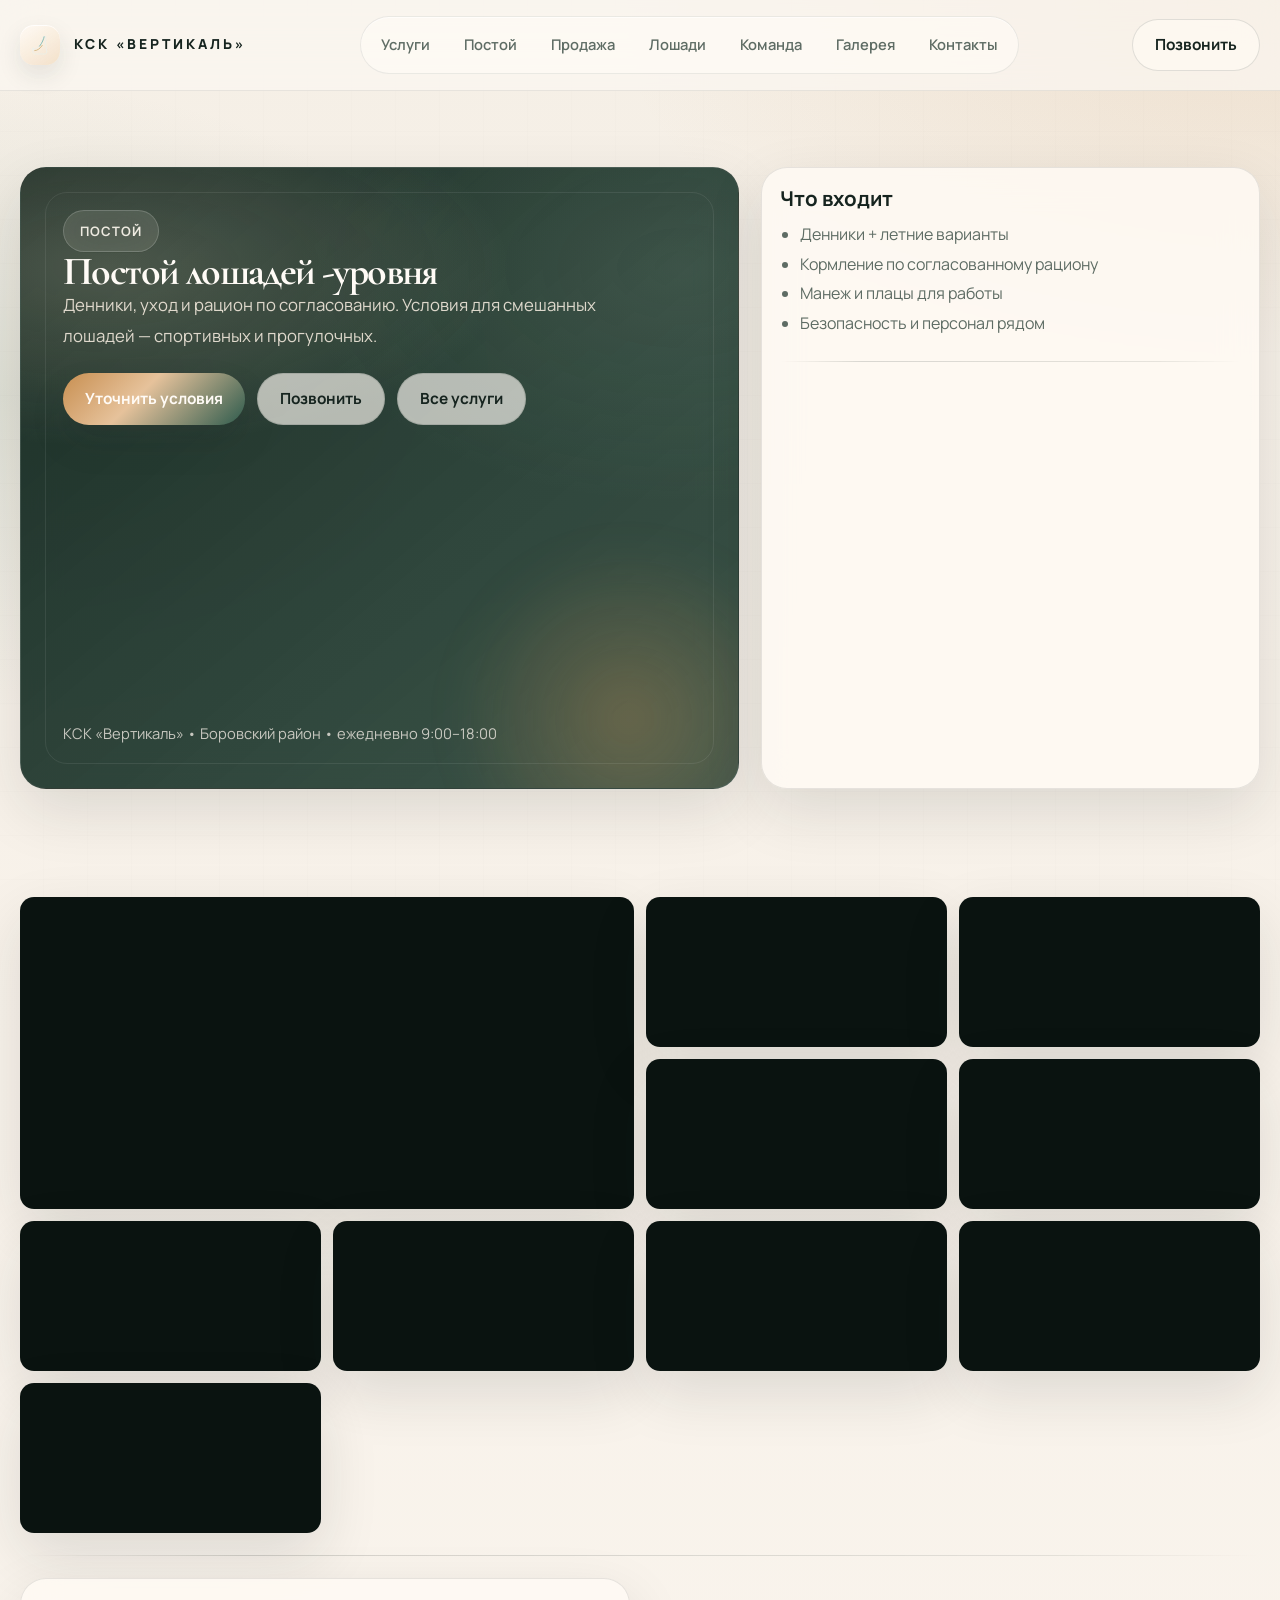
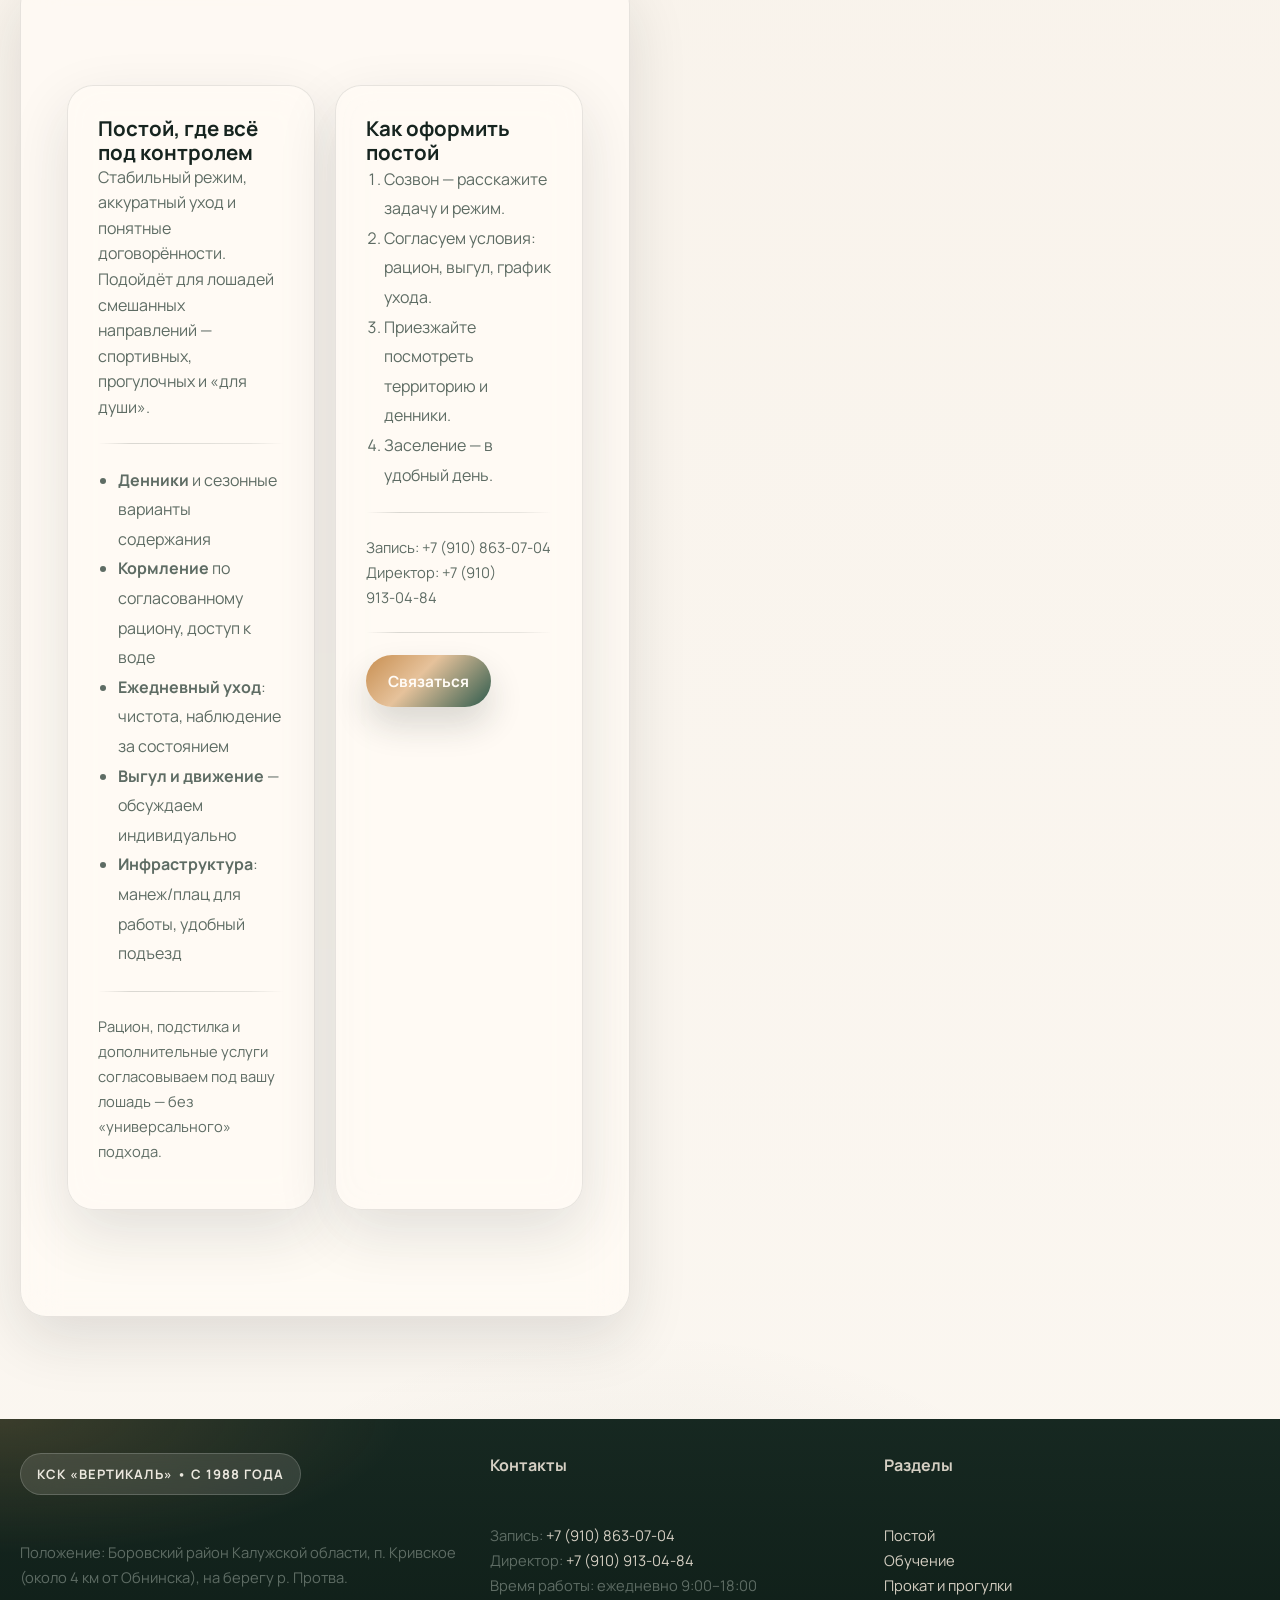
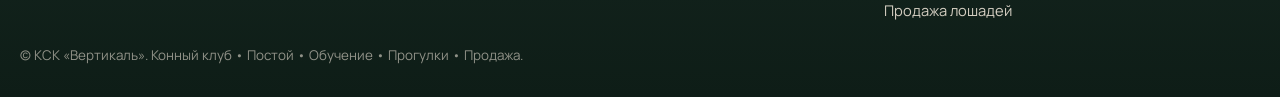
==== commit be145918: "Убрать бинарные webp из PR и оставить коллаж на jpg" ====
--- a/services/boarding.html
+++ b/services/boarding.html
@@ -103,13 +103,17 @@
 
  <section class="section">
  <div class="container">
- <div class="boarding-collage reveal" aria-label="Фото постоя в КСК Вертикаль">
+ <div class="boarding-collage boarding-collage--full reveal" aria-label="Фото постоя в КСК Вертикаль">
  <div class="collage-item wide" style="background-image:url('../assets/img/old/boarding.jpg');"></div>
  <div class="collage-item" style="background-image:url('../assets/img/old/hero.jpg');"></div>
  <div class="collage-item" style="background-image:url('../assets/img/old/g4.jpg');"></div>
  <div class="collage-item" style="background-image:url('../assets/img/old/g3.jpg');"></div>
  <div class="collage-item" style="background-image:url('../assets/img/old/g2.jpg');"></div>
  <div class="collage-item" style="background-image:url('../assets/img/old/g1.jpg');"></div>
+ <div class="collage-item" style="background-image:url('../assets/img/old/g5.jpg');"></div>
+ <div class="collage-item" style="background-image:url('../assets/img/old/g6.jpg');"></div>
+ <div class="collage-item" style="background-image:url('../assets/img/old/lessons.jpg');"></div>
+ <div class="collage-item" style="background-image:url('../assets/img/old/rent.jpg');"></div>
  </div>
  <div class="sep"></div>
  <div class="split">
--- a/assets/css/styles.css
+++ b/assets/css/styles.css
@@ -737,6 +737,15 @@
   min-height: 312px;
 }
 
+
+.boarding-collage--full{
+  grid-template-columns: repeat(4, minmax(0, 1fr));
+}
+
+.boarding-collage--full .collage-item.wide{
+  grid-column: span 2;
+}
+
 .list{
   margin: 0;
   padding-left: 20px;
@@ -1221,6 +1230,10 @@
     grid-template-columns: repeat(2, minmax(0, 1fr));
   }
 
+  .boarding-collage--full{
+    grid-template-columns: repeat(3, minmax(0, 1fr));
+  }
+
   .boarding-collage .collage-item.wide{
     grid-column: span 2;
     min-height: 260px;
